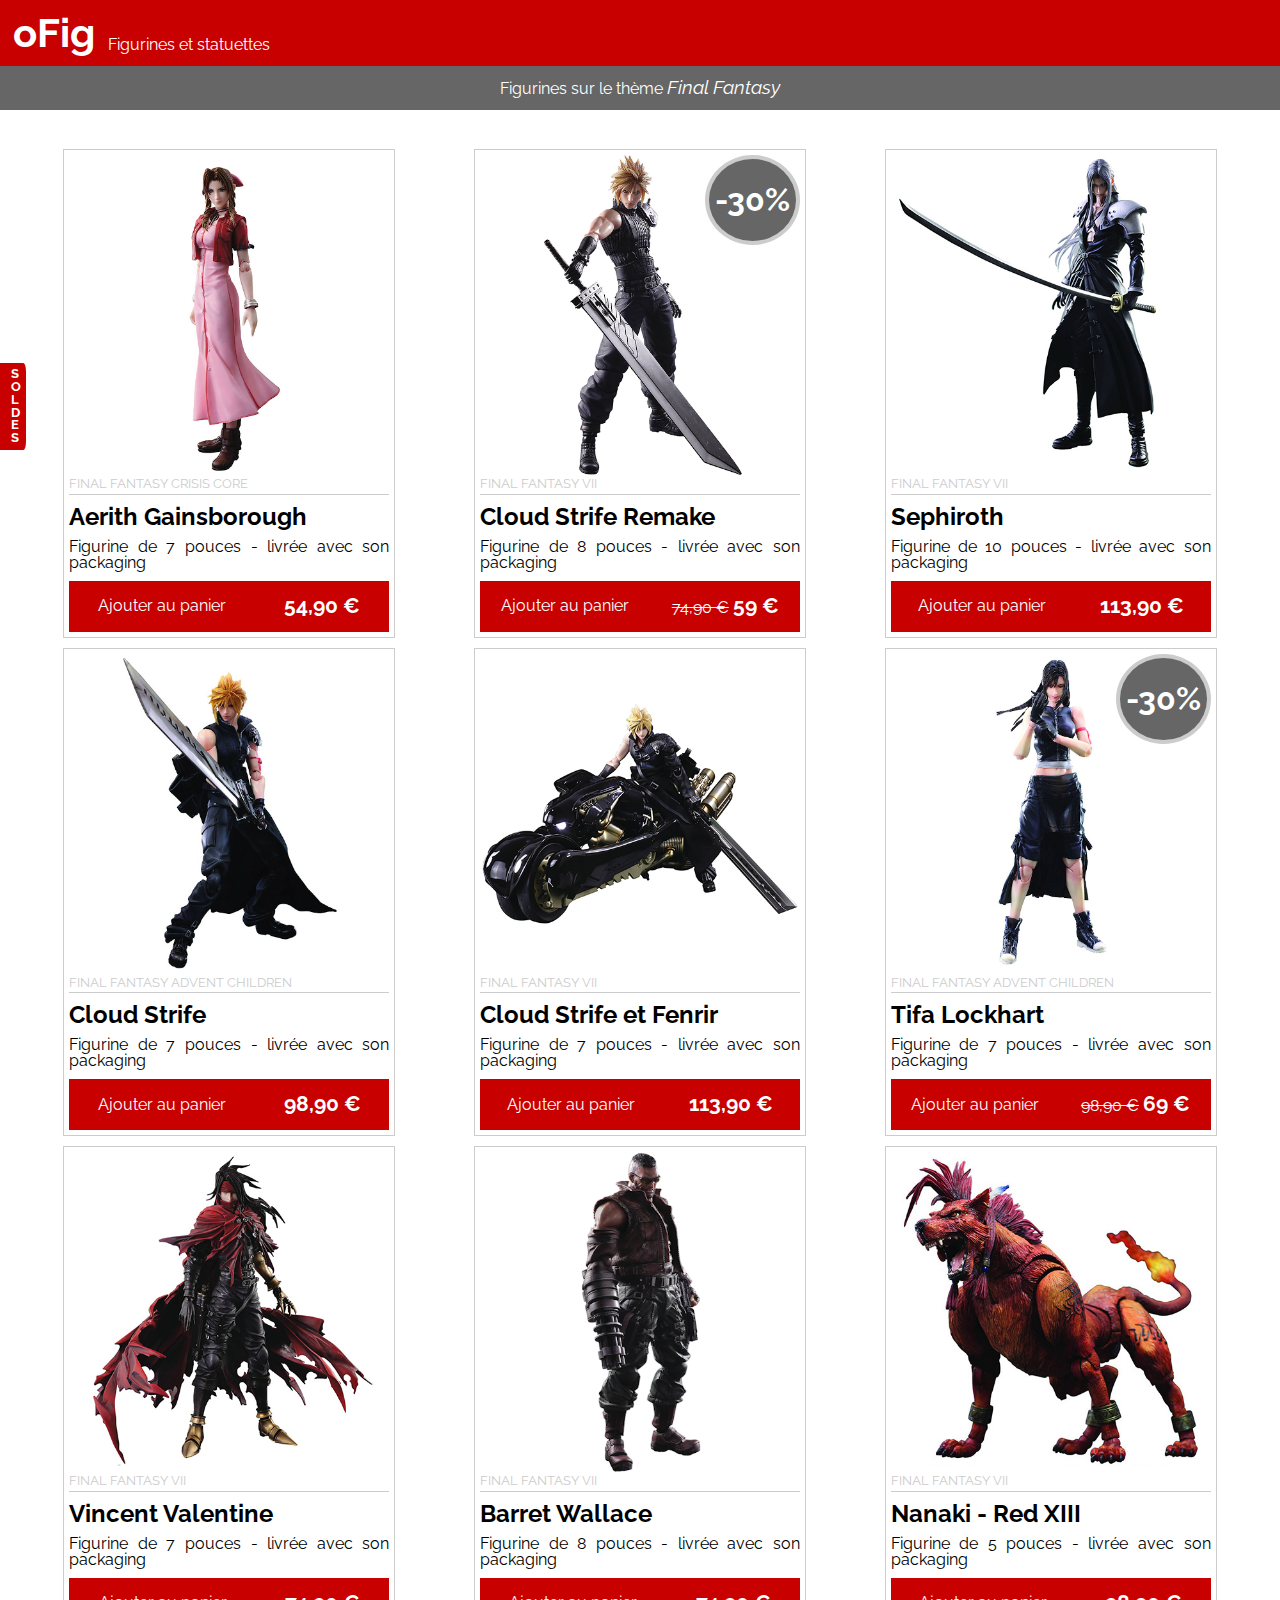
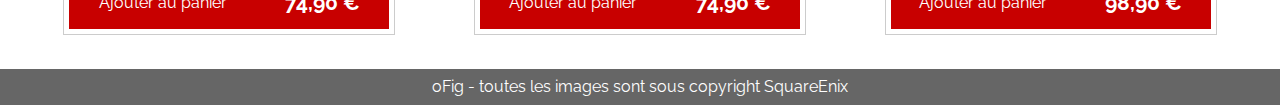
==== index.html @ 1a0ac0e3 "Mise en ligne oFig" ====
<!DOCTYPE html>
<html lang="fr">
<head>
    <meta charset="UTF-8">
    <meta name="viewport" content="width=device-width, initial-scale=1">
    <title>O'fig</title>
    <link href="https://fonts.googleapis.com/css2?family=Oswald&family=Raleway&display=swap" rel="stylesheet">
    <link rel="stylesheet" href="css/reset.css">
    <link rel="stylesheet" href="css/styles.css">
    <link rel="stylesheet" href="css/responsive.css">
</head>
<body>
    <header class="header header--fixed">
        <div class="header__title-container">
            <h1 class="header__title">oFig</h1>
            <span class="header__description">Figurines et statuettes</span>
        </div>
        <div class="header__sub-title-container">
            <h2 class="header__sub-title">Figurines sur le thème <strong class="header__strong">Final Fantasy</strong></h2>
        </div>
    </header>
    <span class="soldes">
        s<br>
        o<br>
        l<br>
        d<br>
        e<br>
        s
    </span>
    <main class="main main--index">
        <article class="article">
            <figure class="article__figure">
                <img class="article__image" src="images/aerith.png" alt="">
                <figcaption class="article__caption">Final Fantasy Crisis Core</figcaption>
            </figure>
            <h3 class="article__title">Aerith Gainsborough</h3>
            <p class="article__description">Figurine de 7 pouces - livrée avec son packaging</p>
            <a class="article__link" href="panier.html"><div class="article__button">
                <span>Ajouter au panier</span>
                <div>
                     <span class="article__price">54,90 €</span>
                </div>
            </div></a>
        </article>

        <article class="article">
            <figure class="article__figure">
                <div class="article__promo">-30%</div>
                <img class="article__image" src="images/cloud.png" alt="">
                <figcaption class="article__caption">Final Fantasy VII</figcaption>
            </figure>
            <h3 class="article__title">Cloud Strife Remake</h3>
            <p class="article__description">Figurine de 8 pouces - livrée avec son packaging</p>
            <a class="article__link" href="panier.html"><div class="article__button">
                <span>Ajouter au panier</span>
                <div>
                    <span class="article__price article__price--strike">74,90 €</span>
                    <span class="article__price">59 €</span>
                </div>
            </div></a>
        </article>

        <article class="article">
            <figure class="article__figure">
                <img class="article__image" src="images/sephiroth.png" alt="">
                <figcaption class="article__caption">Final Fantasy VII</figcaption>
            </figure>
            <h3 class="article__title">Sephiroth</h3>
            <p class="article__description">Figurine de 10 pouces - livrée avec son packaging</p>
            <a class="article__link" href="panier.html"><div class="article__button">
                <span>Ajouter au panier</span>
                <div>
                    <span class="article__price">113,90 €</span>
                </div>
            </div></a>
        </article>

        <article class="article">
            <figure class="article__figure">
                <img class="article__image" src="images/cloud-ac.png" alt="">
                <figcaption class="article__caption">Final Fantasy Advent Children</figcaption>
            </figure>
            <h3 class="article__title">Cloud Strife</h3>
            <p class="article__description">Figurine de 7 pouces - livrée avec son packaging</p>
            <a class="article__link" href="panier.html"><div class="article__button">
                <span>Ajouter au panier</span>
                <div>
                    <span class="article__price">98,90 €</span>
                </div>
            </div></a>
        </article>

        <article class="article">
            <figure class="article__figure">
                <img class="article__image" src="images/cloud-bike.png" alt="">
                <figcaption class="article__caption">Final Fantasy VII</figcaption>
            </figure>
            <h3 class="article__title">Cloud Strife et Fenrir</h3>
            <p class="article__description">Figurine de 7 pouces - livrée avec son packaging</p>
            <a class="article__link" href="panier.html"><div class="article__button">
                <span>Ajouter au panier</span>
                <div>
                    <span class="article__price">113,90 €</span>
                </div>
            </div></a>
        </article>

        <article class="article">
            <div class="article__promo">-30%</div>
            <figure class="article__figure">
                <img class="article__image" src="images/tifa.png" alt="">
                <figcaption class="article__caption">Final Fantasy Advent Children</figcaption>
            </figure>
            <h3 class="article__title">Tifa Lockhart</h3>
            <p class="article__description">Figurine de 7 pouces - livrée avec son packaging</p>
            <a class="article__link" href="panier.html"><div class="article__button">
                <span>Ajouter au panier</span>
                <div>
                    <span class="article__price article__price--strike">98,90 €</span>
                    <span class="article__price">69 €</span>
                </div>
            </div></a>
        </article>

        <article class="article">
            <figure class="article__figure">
                <img class="article__image" src="images/vincent.png" alt="">
                <figcaption class="article__caption">Final Fantasy VII</figcaption>
            </figure>
            <h3 class="article__title">Vincent Valentine</h3>
            <p class="article__description">Figurine de 7 pouces - livrée avec son packaging</p>
            <a class="article__link" href="panier.html"><div class="article__button">
                <span>Ajouter au panier</span>
                <div>
                    <span class="article__price">74,90 €</span>
                </div>
            </div></a>
        </article>
        <article class="article">
            <figure class="article__figure">
                <img class="article__image" src="images/barret.png" alt="">
                <figcaption class="article__caption">Final Fantasy VII</figcaption>
            </figure>
            <h3 class="article__title">Barret Wallace</h3>
            <p class="article__description">Figurine de 8 pouces - livrée avec son packaging</p>
            <a class="article__link" href="panier.html"><div class="article__button">
                <span>Ajouter au panier</span>
                <div>
                    <span class="article__price">74,90 €</span>
                </div>
            </div></a>
        </article>
        <article class="article">
            <figure class="article__figure">
                <img class="article__image" src="images/nanaki.png" alt="">
                <figcaption class="article__caption">Final Fantasy VII</figcaption>
            </figure>
            <h3 class="article__title">Nanaki - Red XIII</h3>
            <p class="article__description">Figurine de 5 pouces - livrée avec son packaging</p>
            <a class="article__link" href="panier.html"><div class="article__button">
                <span>Ajouter au panier</span>
                <div>
                    <span class="article__price">98,90 €</span>
                </div>
            </div></a>
        </article>
    </main>
    <footer class="footer">
        <p>oFig - toutes les images sont sous copyright SquareEnix</p>
    </footer>
</body>
</html>
---- css/styles.css ----
/* Definition des var CSS */
html {
    --color-black: black;
    --color-light-grey: #ccc;
    --color-grey: #666;
    --color-red: #c80000;
    --color-white: white;
    font-family: 'Raleway', sans-serif;
}
.header {
    color: var(--color-white);
}
.header--fixed {
    position: fixed;
    width: 100%;
    top: 0;
    z-index: 3;
}
.header__title-container {
    background-color: var(--color-red);
    display: flex;
    flex-direction: row;
    align-items: flex-end;
    padding: 0.8rem;
}
.header__title {
    font-size: 2.5rem;
    font-weight: bold;
}
.header__description {
    margin-left: 0.8rem;
}
.header__sub-title-container {
    background-color: var(--color-grey);
    padding: 0.8rem;
    text-align: center;
}
.header__strong {
    font-style: italic;
    font-size: 1.2rem;
}
.main--index {
    display: flex;
    flex-direction: row;
    flex-wrap: wrap;
    justify-content: space-around;
    padding: 1.5rem;
    margin-top: 125px;
    min-height: 82vh;
    box-sizing: border-box;
}
.soldes {
    text-transform: uppercase;
    background-color: var(--color-red);
    color: white;
    display: inline;
    padding: 5px 5px 5px 11px;
    border-top-right-radius: 10%;
    border-bottom-right-radius: 10%;
    font-weight: bold;
    font-size: 0.8rem;
    position: fixed;
    left: 0px;
    bottom: 50vh
}
.article {
    width: 25vw;
    min-width: 250px;
    border: 1px solid var(--color-light-grey);
    padding: 5px;
    margin-bottom: 10px;
    position: relative;
}
.article__promo {
    border: 4px solid var(--color-light-grey);
    border-radius: 50%;
    background-color: var(--color-grey);
    color: white;
    font-size: 2rem;
    font-weight: bold;
    text-align: center;
    padding: 25px 6px 25px 6px;
    position:absolute;
    right: 5px;
    top: 5px;
}
.article__image {
    width: 100%;
}
.article__caption {
    color: var(--color-light-grey);
    border-bottom: 1px solid var(--color-light-grey);
    padding-bottom: 3px;
    font-size: 0.8rem;
    text-transform: uppercase;
}
.article__title {
    font-size: 1.5rem;
    font-weight: bold;
    padding: 10px 0 10px 0;
}
.article__description {
    padding-bottom: 10px;
    text-align: justify;
}
.article__button {
    color: var(--color-white);
    background-color: var(--color-red);
    display: flex;
    flex-direction: row;
    justify-content: space-around;
    padding: 15px 0 15px 0;
    align-items: center;
    transition: color 1s ease, background-color 0.5s ease;
}
.article__link {
    text-decoration: none;
}
.article__button:hover {
    background-color: var(--color-light-grey);
    color: var(--color-red);
}
.article__price {
    font-weight: bold;
    font-size: 1.3rem;
}
.article__price--strike {
    font-weight: normal;
    text-decoration: line-through;
    font-size: 1rem;
}
.footer {
    background-color: var(--color-grey);
    padding: 10px;
    text-align: center;
    color: white;
}

/*ajout page 2*/

.main--panier{
    display: flex;
    flex-direction: column;
    margin-left: auto;
    margin-right: auto;
    margin-top: 125px;
    width: 80%;
    box-sizing: border-box;
}
.table__title {
    font-weight: bold;
    font-size: 1.5rem;
    margin-bottom: 30px;;
}
.table{
    text-align: center;
    margin-left: auto;
    margin-right: auto;
    margin-top: 1.5rem;
    margin-bottom: 1.5rem;
    box-shadow: 1px 2px 5px lightgrey;
}
.table__cell {
    width: 12rem;
    padding: 10px;
    font-size: 1.2rem;
}
.cell--head {
    font-weight: bold;
    padding-bottom: 10px;
    border-bottom: 1px solid lightgray;
}
.cell--foot-content {
    font-weight: bold;
}
.cell--foot-price {
    color: var(--color-red);
    font-weight: bold;
    font-size: 1.5rem;
}
.table__input {
    max-width: 30px;
}
.table__delete {
    color: var(--color-red);
    font-size: 0.8rem;
}
tbody>tr:nth-child(odd) {
    background-color: #EFEFEF
}
tbody>tr:hover {
    background-color: var(--color-light-grey);
}
.form-container {
    border-bottom: 1px solid lightgrey;
    border-top: 1px solid lightgrey;
    padding-bottom: 20px;
    padding-top: 20px;
}
.form__title {
    font-weight: bold;
    font-size: 1.5rem;
    margin-bottom: 30px;;
}
.form {
    display: flex;
    flex-direction: row;
    flex-wrap: wrap;
    justify-content: space-around;
    padding:10px
}
.form__column {
    display: flex;
    flex-direction: column;
    min-width: 325px;
}
.form__fieldset {
    margin: 10px;
}
.form__legend {
    color: var(--color-grey);
    font-weight: bold;
    font-size: 1.15rem;
    padding-bottom: 20px;
    padding-top: 5px;
}
.form__label {
    padding-top: 5px;
    padding-bottom: 5px;
    display: inline-block;
}
.form__input {
    border: none;
    border-bottom: 1.5px solid #ccc;
    background-color: #EFEFEF;
}
.input--text {
    width: 100%;
}
.recap {
    border-radius: 5px;
    box-shadow: 1px 2px 5px lightgrey;
    padding: 30px;
    margin:20px;
    display: flex;
    justify-content: space-between;
    flex-wrap: wrap;
}
.recap__content {
    font-weight: bold;
    font-size: 1.1rem;
}
.recap__price {
    color: var(--color-red);
    font-size: 1.5rem;
    font-weight: bold;
}
.buttons {
    display: flex;
    justify-content: space-between;
    flex-wrap: wrap;
    padding: 20px;
    border-top: 1px solid lightgrey;
    border-bottom: 1px solid lightgrey;
}
.button {
    text-decoration: none;
    font-weight: bold;
    font-size: 1.2rem;
    padding: 1.2rem;
    border: 2px solid transparent;
    transition: background-color 0.3s ease, border 0.5s ease;
}
.button:hover {
    border: 2px solid black;
}
.button--return {
    background-color: #EFEFEF;
    color: black;
}
.button--valid {
    background-color: var(--color-red);
    color: white;
}
.button--return:hover {
    background-color: var(--color-light-grey);
}
.button--valid:hover {
    background-color: #860000;
}
---- css/responsive.css ----
/* Si la navigateur est un ecran et fait au maximum 1024px de large*/
@media screen and (max-width: 1023px) {
    .table__title {
        text-align: center;
    }
    .form__title {
        text-align: center;
    }
    .header__title-container {
        justify-content: center;
    }
    .recap {
        justify-content: center;
    }
    .buttons {
        justify-content: center;
    }
    .button {
        margin: 10px;
    }
    }
    @media screen and (max-width: 768px) {
        .header--fixed {
            position: static;
            width: 100%;
            top: 0;
            z-index: 3;
        }
        .main--index {
            margin-top: 25px;
        }
        .main--panier {
            margin-top: 25px;
        }
        .article__promo {
            transform: scale(0.5) translate(50px,-50px)
        }
    }
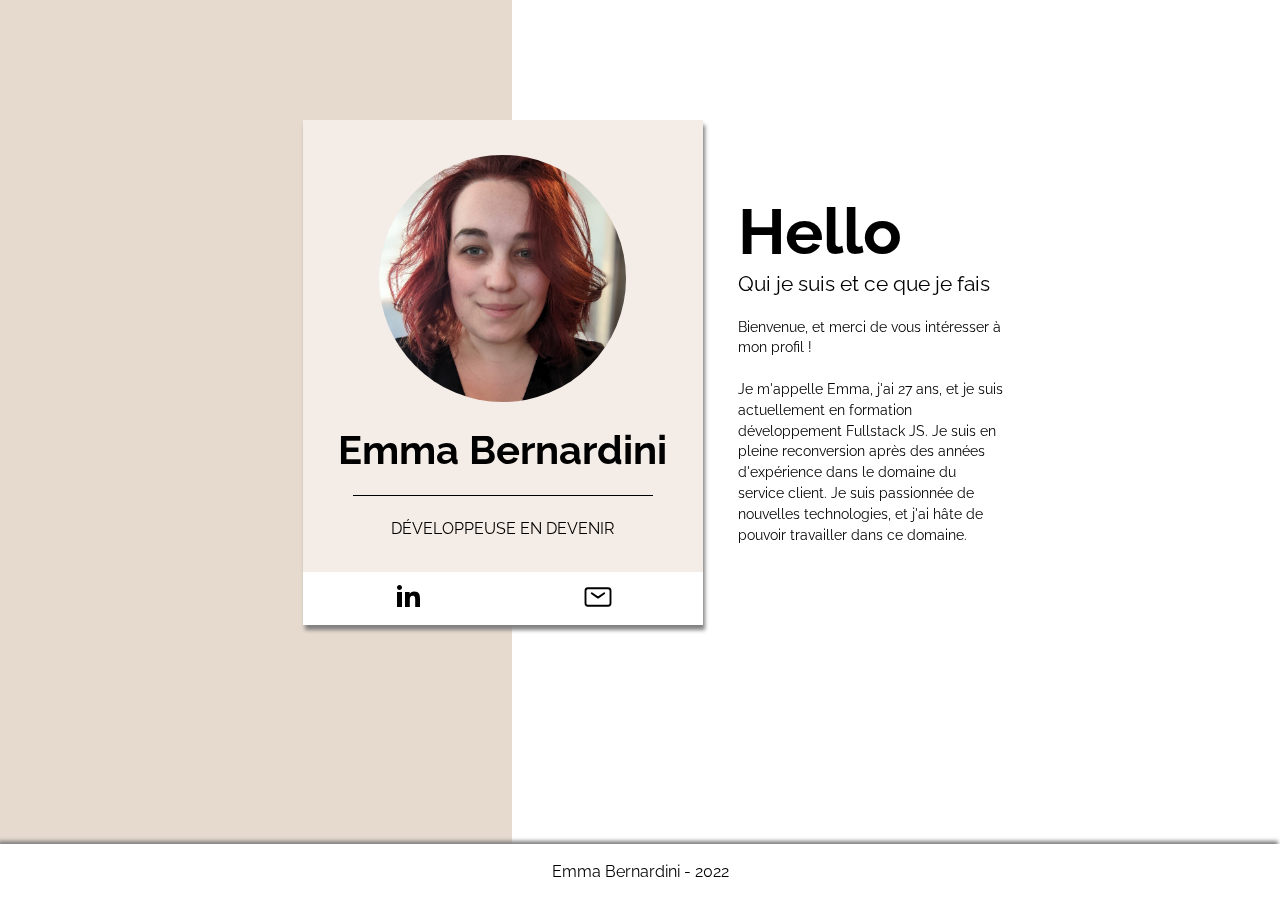
==== commit 1b7fec03: "CV en ligne" ====
--- a/index.html
+++ b/index.html
@@ -10,163 +10,36 @@
     <link rel="stylesheet" href="css/responsive.css">
 </head>
 <body>
-    <header class="header header--fixed">
-        <div class="header__title-container">
-            <h1 class="header__title">oFig</h1>
-            <span class="header__description">Figurines et statuettes</span>
-        </div>
-        <div class="header__sub-title-container">
-            <h2 class="header__sub-title">Figurines sur le thème <strong class="header__strong">Final Fantasy</strong></h2>
-        </div>
-    </header>
-    <span class="soldes">
-        s<br>
-        o<br>
-        l<br>
-        d<br>
-        e<br>
-        s
-    </span>
-    <main class="main main--index">
-        <article class="article">
-            <figure class="article__figure">
-                <img class="article__image" src="images/aerith.png" alt="">
-                <figcaption class="article__caption">Final Fantasy Crisis Core</figcaption>
-            </figure>
-            <h3 class="article__title">Aerith Gainsborough</h3>
-            <p class="article__description">Figurine de 7 pouces - livrée avec son packaging</p>
-            <a class="article__link" href="panier.html"><div class="article__button">
-                <span>Ajouter au panier</span>
-                <div>
-                     <span class="article__price">54,90 €</span>
+    <div classe="background-color">
+        <div class="background-color--1"></div>
+        <div class="background-color--2"></div>
+    </div>
+    <div class="container">
+        <div class="info__container">
+            <header class="header">
+                    <div class="header__content">
+                    <img class="header__img" src="./images/emma.jpg" alt="Photo de profil">
+                    <h1 class="header__title">Emma Bernardini</h1>
+                    <h2 class="header__subtitle">Développeuse en devenir</h2>
                 </div>
-            </div></a>
-        </article>
-
-        <article class="article">
-            <figure class="article__figure">
-                <div class="article__promo">-30%</div>
-                <img class="article__image" src="images/cloud.png" alt="">
-                <figcaption class="article__caption">Final Fantasy VII</figcaption>
-            </figure>
-            <h3 class="article__title">Cloud Strife Remake</h3>
-            <p class="article__description">Figurine de 8 pouces - livrée avec son packaging</p>
-            <a class="article__link" href="panier.html"><div class="article__button">
-                <span>Ajouter au panier</span>
-                <div>
-                    <span class="article__price article__price--strike">74,90 €</span>
-                    <span class="article__price">59 €</span>
+                <div class="header__links">
+                    <a href="https://www.linkedin.com/in/emma-bernardini-117575109/"><img class="main__logo logo--linkedin" src="./images/linkedin.svg" alt="Logo Linkedin"></a>
+                    <a href="mailto:emma.bernardini@hotmail.fr"><img class="main__logo logo--mail" src="./images/mail.svg" alt="Logo email"></a>
                 </div>
-            </div></a>
-        </article>
-
-        <article class="article">
-            <figure class="article__figure">
-                <img class="article__image" src="images/sephiroth.png" alt="">
-                <figcaption class="article__caption">Final Fantasy VII</figcaption>
-            </figure>
-            <h3 class="article__title">Sephiroth</h3>
-            <p class="article__description">Figurine de 10 pouces - livrée avec son packaging</p>
-            <a class="article__link" href="panier.html"><div class="article__button">
-                <span>Ajouter au panier</span>
-                <div>
-                    <span class="article__price">113,90 €</span>
+            </header>
+            <main class="main">
+                <div class="main__title-container">
+                    <h2 class="main__title">Hello</h2>
+                    <h3 class="main__subtitle">Qui je suis et ce que je fais</h3>
                 </div>
-            </div></a>
-        </article>
-
-        <article class="article">
-            <figure class="article__figure">
-                <img class="article__image" src="images/cloud-ac.png" alt="">
-                <figcaption class="article__caption">Final Fantasy Advent Children</figcaption>
-            </figure>
-            <h3 class="article__title">Cloud Strife</h3>
-            <p class="article__description">Figurine de 7 pouces - livrée avec son packaging</p>
-            <a class="article__link" href="panier.html"><div class="article__button">
-                <span>Ajouter au panier</span>
-                <div>
-                    <span class="article__price">98,90 €</span>
-                </div>
-            </div></a>
-        </article>
-
-        <article class="article">
-            <figure class="article__figure">
-                <img class="article__image" src="images/cloud-bike.png" alt="">
-                <figcaption class="article__caption">Final Fantasy VII</figcaption>
-            </figure>
-            <h3 class="article__title">Cloud Strife et Fenrir</h3>
-            <p class="article__description">Figurine de 7 pouces - livrée avec son packaging</p>
-            <a class="article__link" href="panier.html"><div class="article__button">
-                <span>Ajouter au panier</span>
-                <div>
-                    <span class="article__price">113,90 €</span>
-                </div>
-            </div></a>
-        </article>
-
-        <article class="article">
-            <div class="article__promo">-30%</div>
-            <figure class="article__figure">
-                <img class="article__image" src="images/tifa.png" alt="">
-                <figcaption class="article__caption">Final Fantasy Advent Children</figcaption>
-            </figure>
-            <h3 class="article__title">Tifa Lockhart</h3>
-            <p class="article__description">Figurine de 7 pouces - livrée avec son packaging</p>
-            <a class="article__link" href="panier.html"><div class="article__button">
-                <span>Ajouter au panier</span>
-                <div>
-                    <span class="article__price article__price--strike">98,90 €</span>
-                    <span class="article__price">69 €</span>
-                </div>
-            </div></a>
-        </article>
-
-        <article class="article">
-            <figure class="article__figure">
-                <img class="article__image" src="images/vincent.png" alt="">
-                <figcaption class="article__caption">Final Fantasy VII</figcaption>
-            </figure>
-            <h3 class="article__title">Vincent Valentine</h3>
-            <p class="article__description">Figurine de 7 pouces - livrée avec son packaging</p>
-            <a class="article__link" href="panier.html"><div class="article__button">
-                <span>Ajouter au panier</span>
-                <div>
-                    <span class="article__price">74,90 €</span>
-                </div>
-            </div></a>
-        </article>
-        <article class="article">
-            <figure class="article__figure">
-                <img class="article__image" src="images/barret.png" alt="">
-                <figcaption class="article__caption">Final Fantasy VII</figcaption>
-            </figure>
-            <h3 class="article__title">Barret Wallace</h3>
-            <p class="article__description">Figurine de 8 pouces - livrée avec son packaging</p>
-            <a class="article__link" href="panier.html"><div class="article__button">
-                <span>Ajouter au panier</span>
-                <div>
-                    <span class="article__price">74,90 €</span>
-                </div>
-            </div></a>
-        </article>
-        <article class="article">
-            <figure class="article__figure">
-                <img class="article__image" src="images/nanaki.png" alt="">
-                <figcaption class="article__caption">Final Fantasy VII</figcaption>
-            </figure>
-            <h3 class="article__title">Nanaki - Red XIII</h3>
-            <p class="article__description">Figurine de 5 pouces - livrée avec son packaging</p>
-            <a class="article__link" href="panier.html"><div class="article__button">
-                <span>Ajouter au panier</span>
-                <div>
-                    <span class="article__price">98,90 €</span>
-                </div>
-            </div></a>
-        </article>
-    </main>
-    <footer class="footer">
-        <p>oFig - toutes les images sont sous copyright SquareEnix</p>
-    </footer>
+                <p class="main__content">
+                    Bienvenue, et merci de vous intéresser à mon profil ! <br><br> Je m'appelle Emma, j'ai 27 ans, et je suis actuellement en formation développement Fullstack JS. Je suis en pleine reconversion après des années d'expérience dans le domaine du service client. Je suis passionnée de nouvelles technologies, et j'ai hâte de pouvoir travailler dans ce domaine. 
+                </p>
+            </main>
+        </div>      
+        <footer class="footer">
+            Emma Bernardini - 2022
+        </footer>
+    </div>
 </body>
 </html>--- a/css/styles.css
+++ b/css/styles.css
@@ -1,290 +1,108 @@
-/* Definition des var CSS */
 html {
-    --color-black: black;
-    --color-light-grey: #ccc;
-    --color-grey: #666;
-    --color-red: #c80000;
-    --color-white: white;
     font-family: 'Raleway', sans-serif;
 }
+.background-color--1 {
+    position: fixed;
+    height: 100vh;
+    width: 40vw;
+    background-color: #E6DACE;
+    z-index: -1;
+}
+.background-color--2 {
+    position: fixed;
+}
+.container {
+    display: flex;
+    flex-direction: column;
+    justify-content: space-between;
+    box-sizing: border-box;
+    height: 100vh;
+}
+.info__container {
+    display: flex;
+    justify-content: center;
+    align-items: center;
+    flex-wrap: wrap;
+    margin-top: 10vh;
+}
 .header {
-    color: var(--color-white);
+    box-shadow: 2px 5px 4px grey;
+    background-color: #F4ECE6;
+    text-align: center;
+    width: 32vw;
+    min-width: 275px;
+    max-width: 400px;
+    margin: 30px;
 }
-.header--fixed {
-    position: fixed;
-    width: 100%;
-    top: 0;
-    z-index: 3;
-}
-.header__title-container {
-    background-color: var(--color-red);
-    display: flex;
-    flex-direction: row;
-    align-items: flex-end;
-    padding: 0.8rem;
+.header__content {
+    padding: 10px;
 }
 .header__title {
+    font-weight: bold;
     font-size: 2.5rem;
+    margin-bottom: 25px;
+}
+.header__subtitle {
+    text-transform: uppercase;
+    padding: 25px;
+    border-top: 1px solid black;
+    margin: 0 40px 0 40px;
+}
+.header__img {
+    width: 65%;
+    border-radius: 50%;
+    margin: 25px auto;
+}
+.header__links {
+    display: flex;
+    justify-content: space-around;
+    align-items: center;
+    padding: 10px;
+    background-color: white;
+}
+.logo--mail {
+    width: 30px;
+}
+.main {
+    display: flex;
+    flex-direction: column;
+    justify-content: space-evenly;
+    height: 40vh;
+    width: 265px;
+    margin-right: 5px;
+    margin-left: 5px;
+}
+.main__title-container {
+    display: flex;
+    flex-direction: column;
+}
+.main__title {
+    font-size: 4rem;
     font-weight: bold;
+    margin-bottom: 10px;
 }
-.header__description {
-    margin-left: 0.8rem;
-}
-.header__sub-title-container {
-    background-color: var(--color-grey);
-    padding: 0.8rem;
-    text-align: center;
-}
-.header__strong {
-    font-style: italic;
-    font-size: 1.2rem;
-}
-.main--index {
-    display: flex;
-    flex-direction: row;
-    flex-wrap: wrap;
-    justify-content: space-around;
-    padding: 1.5rem;
-    margin-top: 125px;
-    min-height: 82vh;
-    box-sizing: border-box;
-}
-.soldes {
-    text-transform: uppercase;
-    background-color: var(--color-red);
-    color: white;
-    display: inline;
-    padding: 5px 5px 5px 11px;
-    border-top-right-radius: 10%;
-    border-bottom-right-radius: 10%;
-    font-weight: bold;
-    font-size: 0.8rem;
-    position: fixed;
-    left: 0px;
-    bottom: 50vh
-}
-.article {
-    width: 25vw;
-    min-width: 250px;
-    border: 1px solid var(--color-light-grey);
-    padding: 5px;
-    margin-bottom: 10px;
-    position: relative;
-}
-.article__promo {
-    border: 4px solid var(--color-light-grey);
-    border-radius: 50%;
-    background-color: var(--color-grey);
-    color: white;
-    font-size: 2rem;
-    font-weight: bold;
-    text-align: center;
-    padding: 25px 6px 25px 6px;
-    position:absolute;
-    right: 5px;
-    top: 5px;
-}
-.article__image {
-    width: 100%;
-}
-.article__caption {
-    color: var(--color-light-grey);
-    border-bottom: 1px solid var(--color-light-grey);
-    padding-bottom: 3px;
-    font-size: 0.8rem;
-    text-transform: uppercase;
-}
-.article__title {
-    font-size: 1.5rem;
-    font-weight: bold;
-    padding: 10px 0 10px 0;
-}
-.article__description {
-    padding-bottom: 10px;
-    text-align: justify;
-}
-.article__button {
-    color: var(--color-white);
-    background-color: var(--color-red);
-    display: flex;
-    flex-direction: row;
-    justify-content: space-around;
-    padding: 15px 0 15px 0;
-    align-items: center;
-    transition: color 1s ease, background-color 0.5s ease;
-}
-.article__link {
-    text-decoration: none;
-}
-.article__button:hover {
-    background-color: var(--color-light-grey);
-    color: var(--color-red);
-}
-.article__price {
-    font-weight: bold;
+.main__subtitle {
     font-size: 1.3rem;
 }
-.article__price--strike {
-    font-weight: normal;
-    text-decoration: line-through;
-    font-size: 1rem;
+.main__content {
+    line-height: 1.3rem;
+    margin-top: 15px;
+    font-size: 0.9rem;
 }
 .footer {
-    background-color: var(--color-grey);
-    padding: 10px;
+    box-sizing: border-box;
+    padding: 20px;
     text-align: center;
-    color: white;
+    margin-top: 30px;
+    background-color: white;
+    box-shadow: -2px -3px 4px grey;
 }
 
-/*ajout page 2*/
-
-.main--panier{
-    display: flex;
-    flex-direction: column;
-    margin-left: auto;
-    margin-right: auto;
-    margin-top: 125px;
-    width: 80%;
-    box-sizing: border-box;
-}
-.table__title {
-    font-weight: bold;
-    font-size: 1.5rem;
-    margin-bottom: 30px;;
-}
-.table{
-    text-align: center;
-    margin-left: auto;
-    margin-right: auto;
-    margin-top: 1.5rem;
-    margin-bottom: 1.5rem;
-    box-shadow: 1px 2px 5px lightgrey;
-}
-.table__cell {
-    width: 12rem;
-    padding: 10px;
-    font-size: 1.2rem;
-}
-.cell--head {
-    font-weight: bold;
-    padding-bottom: 10px;
-    border-bottom: 1px solid lightgray;
-}
-.cell--foot-content {
-    font-weight: bold;
-}
-.cell--foot-price {
-    color: var(--color-red);
-    font-weight: bold;
-    font-size: 1.5rem;
-}
-.table__input {
-    max-width: 30px;
-}
-.table__delete {
-    color: var(--color-red);
-    font-size: 0.8rem;
-}
-tbody>tr:nth-child(odd) {
-    background-color: #EFEFEF
-}
-tbody>tr:hover {
-    background-color: var(--color-light-grey);
-}
-.form-container {
-    border-bottom: 1px solid lightgrey;
-    border-top: 1px solid lightgrey;
-    padding-bottom: 20px;
-    padding-top: 20px;
-}
-.form__title {
-    font-weight: bold;
-    font-size: 1.5rem;
-    margin-bottom: 30px;;
-}
-.form {
-    display: flex;
-    flex-direction: row;
-    flex-wrap: wrap;
-    justify-content: space-around;
-    padding:10px
-}
-.form__column {
-    display: flex;
-    flex-direction: column;
-    min-width: 325px;
-}
-.form__fieldset {
-    margin: 10px;
-}
-.form__legend {
-    color: var(--color-grey);
-    font-weight: bold;
-    font-size: 1.15rem;
-    padding-bottom: 20px;
-    padding-top: 5px;
-}
-.form__label {
-    padding-top: 5px;
-    padding-bottom: 5px;
-    display: inline-block;
-}
-.form__input {
-    border: none;
-    border-bottom: 1.5px solid #ccc;
-    background-color: #EFEFEF;
-}
-.input--text {
-    width: 100%;
-}
-.recap {
-    border-radius: 5px;
-    box-shadow: 1px 2px 5px lightgrey;
-    padding: 30px;
-    margin:20px;
-    display: flex;
-    justify-content: space-between;
-    flex-wrap: wrap;
-}
-.recap__content {
-    font-weight: bold;
-    font-size: 1.1rem;
-}
-.recap__price {
-    color: var(--color-red);
-    font-size: 1.5rem;
-    font-weight: bold;
-}
-.buttons {
-    display: flex;
-    justify-content: space-between;
-    flex-wrap: wrap;
-    padding: 20px;
-    border-top: 1px solid lightgrey;
-    border-bottom: 1px solid lightgrey;
-}
-.button {
-    text-decoration: none;
-    font-weight: bold;
-    font-size: 1.2rem;
-    padding: 1.2rem;
-    border: 2px solid transparent;
-    transition: background-color 0.3s ease, border 0.5s ease;
-}
-.button:hover {
-    border: 2px solid black;
-}
-.button--return {
-    background-color: #EFEFEF;
-    color: black;
-}
-.button--valid {
-    background-color: var(--color-red);
-    color: white;
-}
-.button--return:hover {
-    background-color: var(--color-light-grey);
-}
-.button--valid:hover {
-    background-color: #860000;
+@media screen and (max-width: 610px) {
+    .info__container {
+        margin-top: 0;
+    }
+    .background-color--1 {
+        width: 100vw;
+    }
 }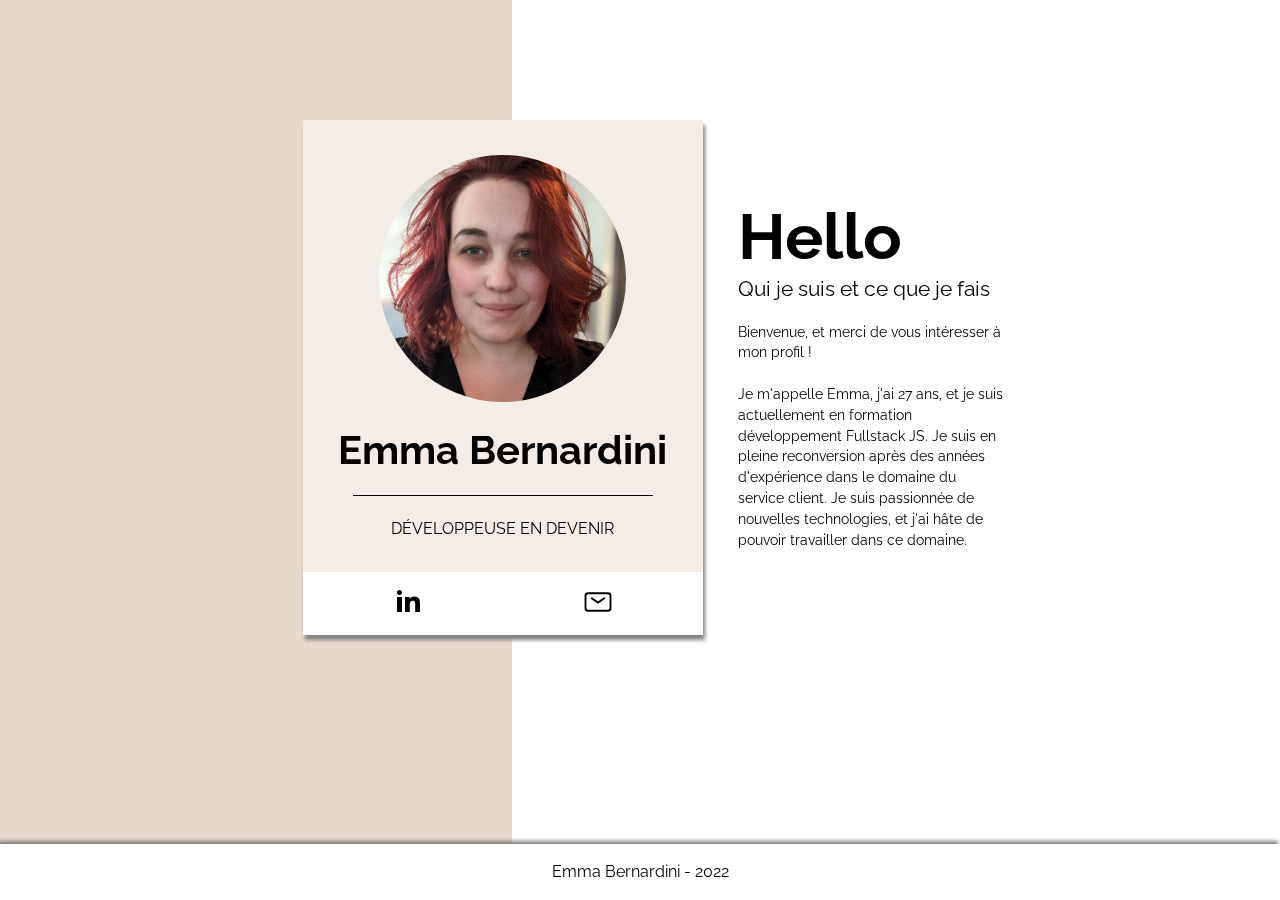
==== commit daef0d67: "Small modification CV" ====
--- a/index.html
+++ b/index.html
@@ -3,11 +3,10 @@
 <head>
     <meta charset="UTF-8">
     <meta name="viewport" content="width=device-width, initial-scale=1">
-    <title>O'fig</title>
+    <title>Emma Bernardini</title>
     <link href="https://fonts.googleapis.com/css2?family=Oswald&family=Raleway&display=swap" rel="stylesheet">
     <link rel="stylesheet" href="css/reset.css">
     <link rel="stylesheet" href="css/styles.css">
-    <link rel="stylesheet" href="css/responsive.css">
 </head>
 <body>
     <div classe="background-color">
@@ -23,8 +22,8 @@
                     <h2 class="header__subtitle">Développeuse en devenir</h2>
                 </div>
                 <div class="header__links">
-                    <a href="https://www.linkedin.com/in/emma-bernardini-117575109/"><img class="main__logo logo--linkedin" src="./images/linkedin.svg" alt="Logo Linkedin"></a>
-                    <a href="mailto:emma.bernardini@hotmail.fr"><img class="main__logo logo--mail" src="./images/mail.svg" alt="Logo email"></a>
+                    <a class="header__link" href="https://www.linkedin.com/in/emma-bernardini-117575109/"><img class="main__logo logo--linkedin" src="./images/linkedin.svg" alt="Logo Linkedin"></a>
+                    <a class="header__link" href="mailto:emma.bernardini@hotmail.fr"><img class="main__logo logo--mail" src="./images/mail.svg" alt="Logo email"></a>
                 </div>
             </header>
             <main class="main">
--- a/css/styles.css
+++ b/css/styles.css
@@ -60,6 +60,14 @@
     padding: 10px;
     background-color: white;
 }
+.header__link {
+    border-radius: 50%;
+    padding: 5px;
+    transition: box-shadow 0.5s ease;
+}
+.header__link:hover {
+    box-shadow: 0px 0px 10px black;
+}
 .logo--mail {
     width: 30px;
 }
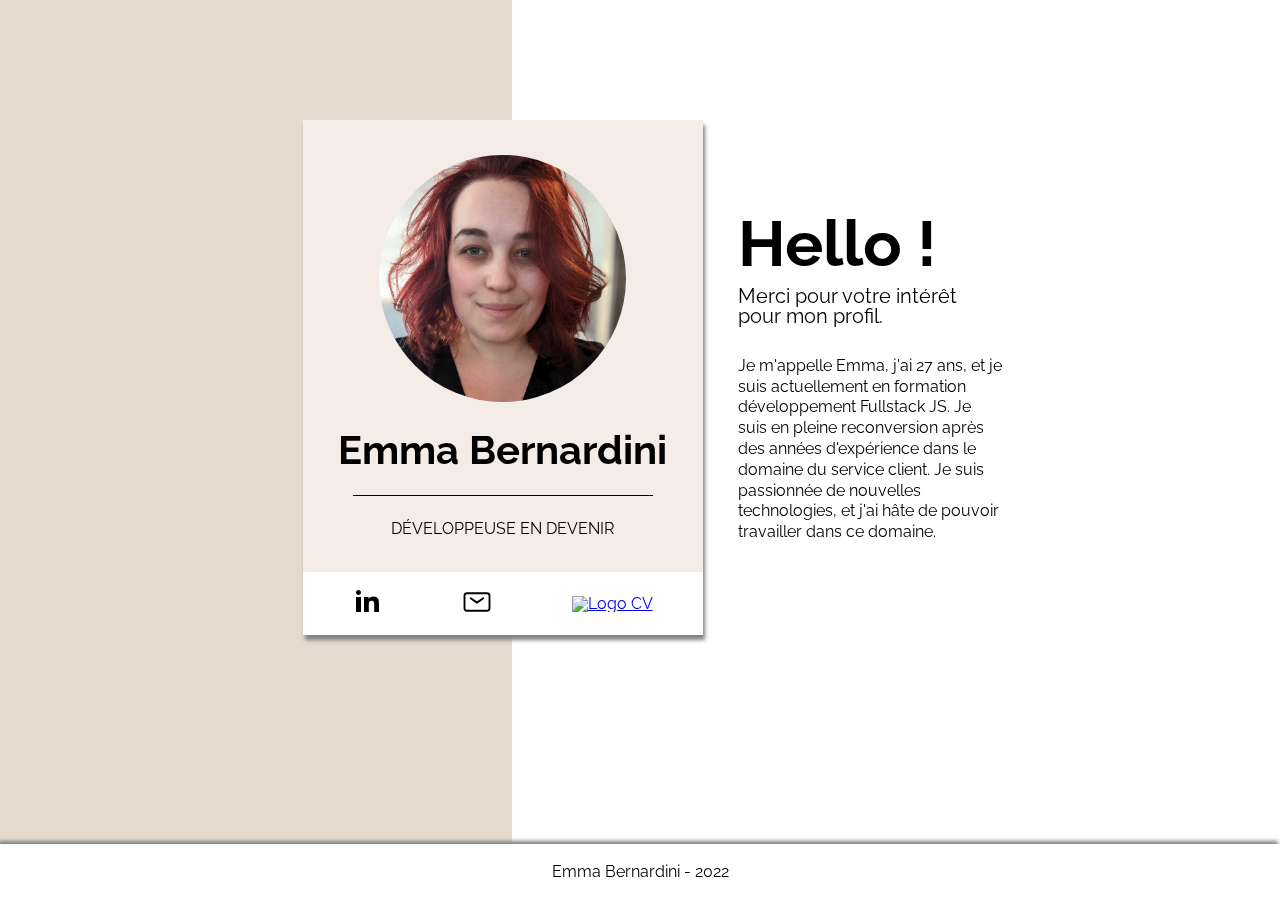
==== commit 066b27ea: "Modification CSS logo CV" ====
--- a/index.html
+++ b/index.html
@@ -4,6 +4,7 @@
     <meta charset="UTF-8">
     <meta name="viewport" content="width=device-width, initial-scale=1">
     <title>Emma Bernardini</title>
+    <link rel="icon" href="favicon.ico" type="image/x-icon"/>
     <link href="https://fonts.googleapis.com/css2?family=Oswald&family=Raleway&display=swap" rel="stylesheet">
     <link rel="stylesheet" href="css/reset.css">
     <link rel="stylesheet" href="css/styles.css">
@@ -16,23 +17,24 @@
     <div class="container">
         <div class="info__container">
             <header class="header">
-                    <div class="header__content">
+                <div class="header__content">
                     <img class="header__img" src="./images/emma.jpg" alt="Photo de profil">
                     <h1 class="header__title">Emma Bernardini</h1>
                     <h2 class="header__subtitle">Développeuse en devenir</h2>
                 </div>
-                <div class="header__links">
+                <nav class="header__links">
                     <a class="header__link" href="https://www.linkedin.com/in/emma-bernardini-117575109/"><img class="main__logo logo--linkedin" src="./images/linkedin.svg" alt="Logo Linkedin"></a>
                     <a class="header__link" href="mailto:emma.bernardini@hotmail.fr"><img class="main__logo logo--mail" src="./images/mail.svg" alt="Logo email"></a>
-                </div>
+                    <a class="header__link" href="./ressources/CV.pdf"><img class="main__logo logo--cv" src="./images/CV.svg" alt="Logo CV"></a>
+                </nav>
             </header>
             <main class="main">
                 <div class="main__title-container">
-                    <h2 class="main__title">Hello</h2>
-                    <h3 class="main__subtitle">Qui je suis et ce que je fais</h3>
+                    <h2 class="main__title">Hello !</h2>
+                    <h3 class="main__subtitle">Merci pour votre intérêt pour mon profil.</h3>
                 </div>
                 <p class="main__content">
-                    Bienvenue, et merci de vous intéresser à mon profil ! <br><br> Je m'appelle Emma, j'ai 27 ans, et je suis actuellement en formation développement Fullstack JS. Je suis en pleine reconversion après des années d'expérience dans le domaine du service client. Je suis passionnée de nouvelles technologies, et j'ai hâte de pouvoir travailler dans ce domaine. 
+                    Je m'appelle Emma, j'ai 27 ans, et je suis actuellement en formation développement Fullstack JS. Je suis en pleine reconversion après des années d'expérience dans le domaine du service client. Je suis passionnée de nouvelles technologies, et j'ai hâte de pouvoir travailler dans ce domaine. 
                 </p>
             </main>
         </div>      
--- a/css/styles.css
+++ b/css/styles.css
@@ -71,6 +71,10 @@
 .logo--mail {
     width: 30px;
 }
+
+.logo--cv {
+    width: 30px;
+}
 .main {
     display: flex;
     flex-direction: column;
@@ -90,12 +94,11 @@
     margin-bottom: 10px;
 }
 .main__subtitle {
-    font-size: 1.3rem;
+    font-size: 1.25rem;
 }
 .main__content {
     line-height: 1.3rem;
     margin-top: 15px;
-    font-size: 0.9rem;
 }
 .footer {
     box-sizing: border-box;
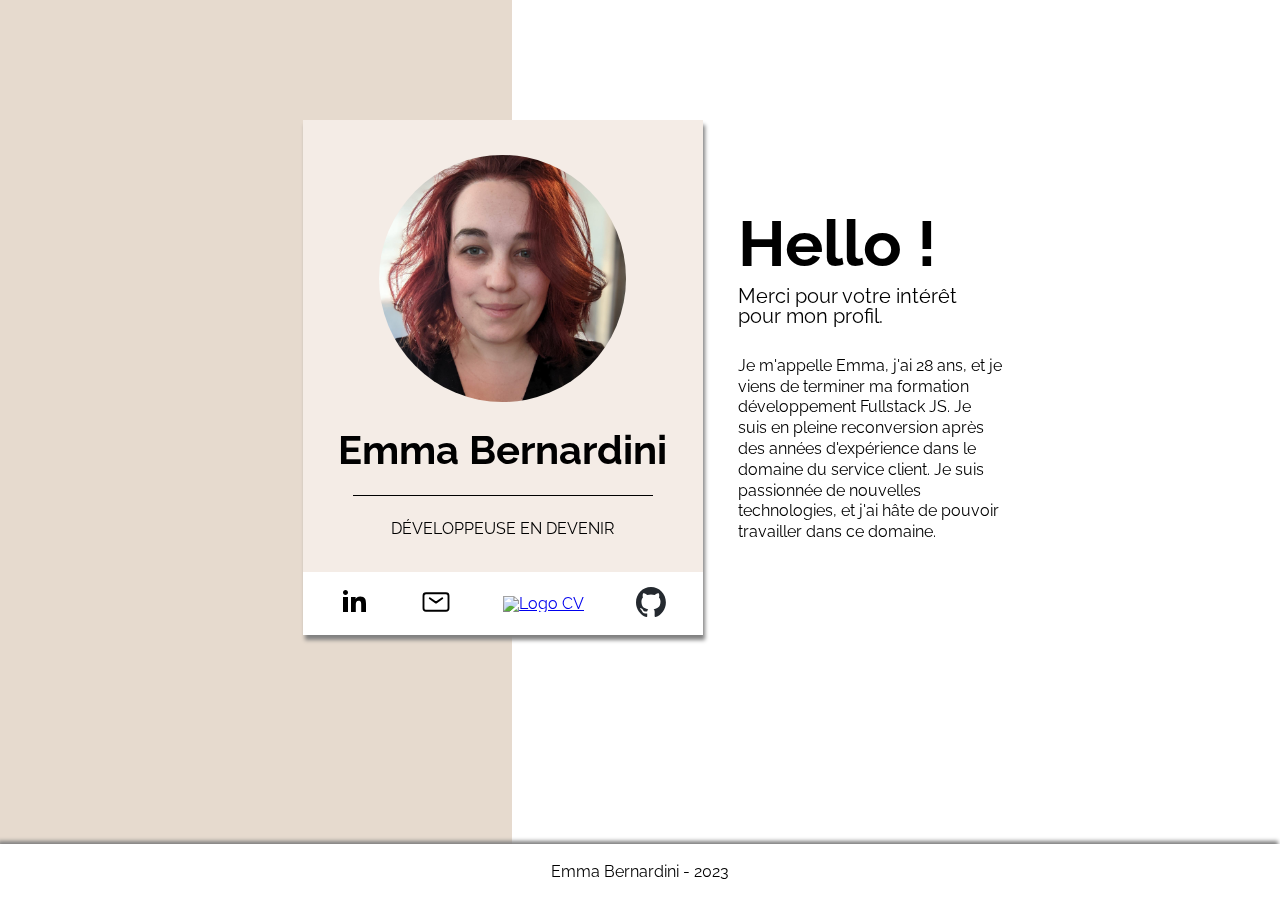
==== commit 3df5f2f1: "adding github logo in nav" ====
--- a/index.html
+++ b/index.html
@@ -1,46 +1,90 @@
 <!DOCTYPE html>
 <html lang="fr">
-<head>
-    <meta charset="UTF-8">
-    <meta name="viewport" content="width=device-width, initial-scale=1">
+  <head>
+    <meta charset="UTF-8" />
+    <meta name="viewport" content="width=device-width, initial-scale=1" />
     <title>Emma Bernardini</title>
-    <link rel="icon" href="favicon.ico" type="image/x-icon"/>
-    <link href="https://fonts.googleapis.com/css2?family=Oswald&family=Raleway&display=swap" rel="stylesheet">
-    <link rel="stylesheet" href="css/reset.css">
-    <link rel="stylesheet" href="css/styles.css">
-</head>
-<body>
+    <link rel="icon" href="favicon.ico" type="image/x-icon" />
+    <link
+      href="https://fonts.googleapis.com/css2?family=Oswald&family=Raleway&display=swap"
+      rel="stylesheet"
+    />
+    <link rel="stylesheet" href="css/reset.css" />
+    <link rel="stylesheet" href="css/styles.css" />
+  </head>
+  <body>
     <div classe="background-color">
-        <div class="background-color--1"></div>
-        <div class="background-color--2"></div>
+      <div class="background-color--1"></div>
+      <div class="background-color--2"></div>
     </div>
     <div class="container">
-        <div class="info__container">
-            <header class="header">
-                <div class="header__content">
-                    <img class="header__img" src="./images/emma.jpg" alt="Photo de profil">
-                    <h1 class="header__title">Emma Bernardini</h1>
-                    <h2 class="header__subtitle">Développeuse en devenir</h2>
-                </div>
-                <nav class="header__links">
-                    <a class="header__link" href="https://www.linkedin.com/in/emma-bernardini-117575109/"><img class="main__logo logo--linkedin" src="./images/linkedin.svg" alt="Logo Linkedin"></a>
-                    <a class="header__link" href="mailto:emma.bernardini@hotmail.fr"><img class="main__logo logo--mail" src="./images/mail.svg" alt="Logo email"></a>
-                    <a class="header__link" href="./ressources/CV.pdf"><img class="main__logo logo--cv" src="./images/CV.svg" alt="Logo CV"></a>
-                </nav>
-            </header>
-            <main class="main">
-                <div class="main__title-container">
-                    <h2 class="main__title">Hello !</h2>
-                    <h3 class="main__subtitle">Merci pour votre intérêt pour mon profil.</h3>
-                </div>
-                <p class="main__content">
-                    Je m'appelle Emma, j'ai 27 ans, et je suis actuellement en formation développement Fullstack JS. Je suis en pleine reconversion après des années d'expérience dans le domaine du service client. Je suis passionnée de nouvelles technologies, et j'ai hâte de pouvoir travailler dans ce domaine. 
-                </p>
-            </main>
-        </div>      
-        <footer class="footer">
-            Emma Bernardini - 2022
-        </footer>
+      <div class="info__container">
+        <header class="header">
+          <div class="header__content">
+            <img
+              class="header__img"
+              src="./images/emma.jpg"
+              alt="Photo de profil"
+            />
+            <h1 class="header__title">Emma Bernardini</h1>
+            <h2 class="header__subtitle">Développeuse en devenir</h2>
+          </div>
+          <nav class="header__links">
+            <a
+              class="header__link"
+              target="”_blank”"
+              href="https://www.linkedin.com/in/emma-bernardini/"
+              ><img
+                class="main__logo logo--linkedin"
+                src="./images/linkedin.svg"
+                alt="Logo Linkedin"
+            /></a>
+            <a
+              class="header__link"
+              target="”_blank”"
+              href="mailto:emma.bernardini@hotmail.fr"
+              ><img
+                class="main__logo logo--mail"
+                src="./images/mail.svg"
+                alt="Logo email"
+            /></a>
+            <a
+              class="header__link"
+              target="”_blank”"
+              href="./ressources/cv_bernardini_emma.pdf"
+              ><img
+                class="main__logo logo--cv"
+                src="./images/cv.svg"
+                alt="Logo CV"
+            /></a>
+            <a
+              class="header__link"
+              target="”_blank”"
+              href="https://github.com/emmabernardini"
+              ><img
+                class="main__logo logo--github"
+                src="./images/github.svg"
+                alt="Logo github"
+            /></a>
+          </nav>
+        </header>
+        <main class="main">
+          <div class="main__title-container">
+            <h2 class="main__title">Hello !</h2>
+            <h3 class="main__subtitle">
+              Merci pour votre intérêt pour mon profil.
+            </h3>
+          </div>
+          <p class="main__content">
+            Je m'appelle Emma, j'ai 28 ans, et je viens de terminer ma
+            formation développement Fullstack JS. Je suis en pleine reconversion
+            après des années d'expérience dans le domaine du service client. Je
+            suis passionnée de nouvelles technologies, et j'ai hâte de pouvoir
+            travailler dans ce domaine.
+          </p>
+        </main>
+      </div>
+      <footer class="footer">Emma Bernardini - 2023</footer>
     </div>
-</body>
-</html>+  </body>
+</html>
--- a/css/styles.css
+++ b/css/styles.css
@@ -63,16 +63,12 @@
 .header__link {
     border-radius: 50%;
     padding: 5px;
-    transition: box-shadow 0.5s ease;
+    transition: box-shadow 0.3s;
 }
 .header__link:hover {
     box-shadow: 0px 0px 10px black;
 }
-.logo--mail {
-    width: 30px;
-}
-
-.logo--cv {
+.main__logo {
     width: 30px;
 }
 .main {
